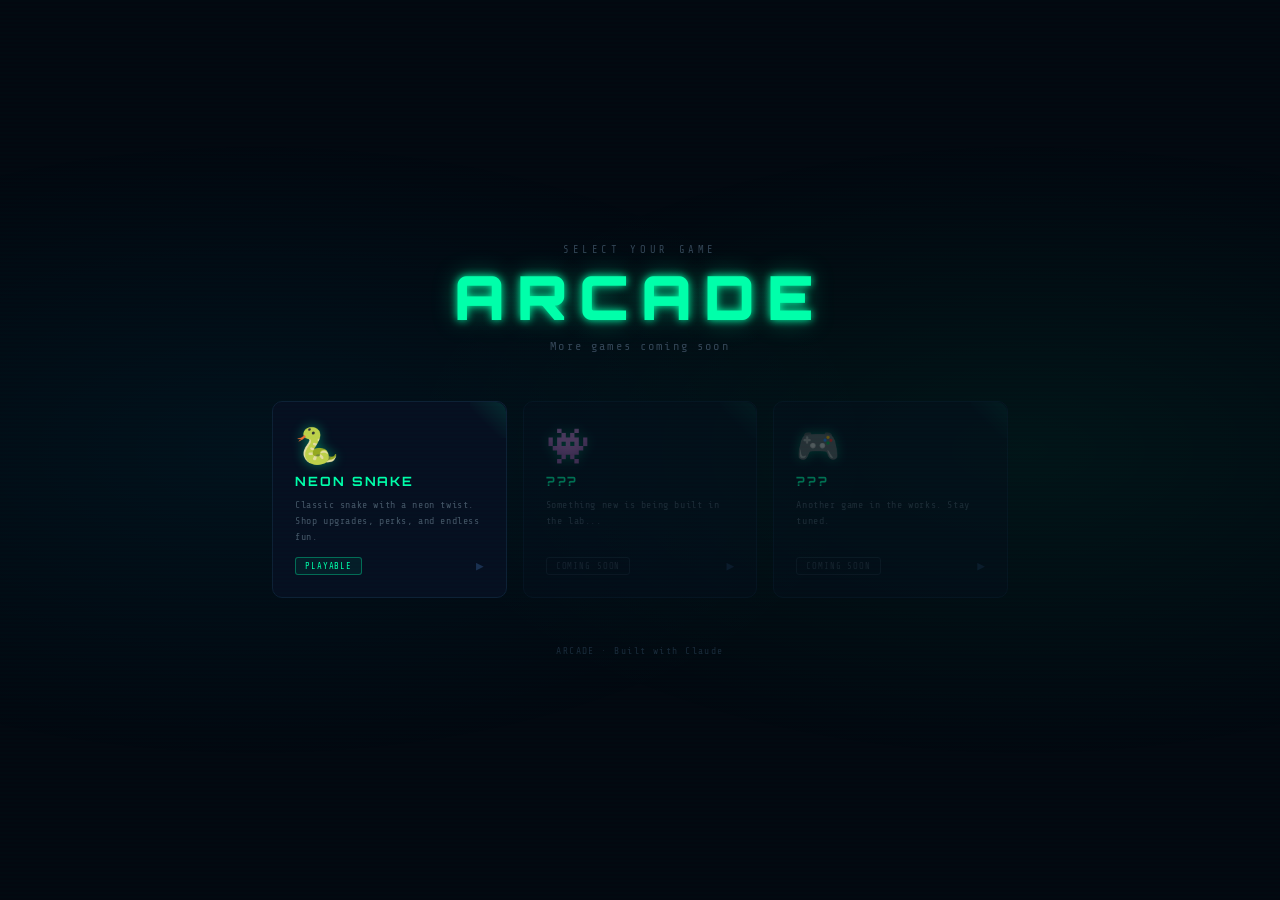
==== index.html @ afb8c553 "Mobile optimization: responsive canvas, safe-area, touch-friendly UI, back button" ====
<!DOCTYPE html>
<html lang="en">
<head>
<meta charset="UTF-8">
<meta name="viewport" content="width=device-width, initial-scale=1.0, viewport-fit=cover">
<meta name="theme-color" content="#030810">
<title>ARCADE</title>
<style>
@import url('https://fonts.googleapis.com/css2?family=Orbitron:wght@400;700;900&family=Share+Tech+Mono&display=swap');
:root{--bg:#030810;--snake:#00ffaa;--accent:#00c8ff;--glow-g:0 0 8px #00ffaa,0 0 24px #00ffaa66;}
*{margin:0;padding:0;box-sizing:border-box;-webkit-tap-highlight-color:transparent;}
html,body{height:100%;}
body{background:var(--bg);min-height:100vh;min-height:100dvh;font-family:'Share Tech Mono',monospace;
  color:#7799aa;display:flex;flex-direction:column;align-items:center;justify-content:center;
  overflow-y:auto;overscroll-behavior:none;user-select:none;
  padding:env(safe-area-inset-top,0) env(safe-area-inset-right,0) env(safe-area-inset-bottom,0) env(safe-area-inset-left,0);}
body::before{content:'';position:fixed;inset:0;pointer-events:none;z-index:100;
  background:repeating-linear-gradient(0deg,transparent,transparent 2px,rgba(0,255,170,.012) 2px,rgba(0,255,170,.012) 4px);}
body::after{content:'';position:fixed;inset:0;pointer-events:none;z-index:0;
  background:radial-gradient(ellipse 70% 50% at 20% 50%,rgba(0,200,255,.05) 0%,transparent 70%),
             radial-gradient(ellipse 70% 50% at 80% 50%,rgba(0,255,170,.05) 0%,transparent 70%);}
.container{position:relative;z-index:1;display:flex;flex-direction:column;align-items:center;
  gap:clamp(20px,5vw,48px);padding:clamp(24px,6vw,48px) clamp(16px,5vw,32px);width:100%;max-width:800px;}
.header{text-align:center;}
.header .tag{font-size:clamp(.55rem,2vw,.65rem);letter-spacing:.35em;color:#334455;margin-bottom:8px;}
.header h1{font-family:'Orbitron',sans-serif;font-weight:900;font-size:clamp(2rem,10vw,3.8rem);
  letter-spacing:.2em;color:var(--snake);text-shadow:var(--glow-g);animation:flicker 4s ease-in-out infinite;line-height:1.1;}
@keyframes flicker{0%,90%,100%{opacity:1}92%{opacity:.85}94%{opacity:1}96%{opacity:.75}98%{opacity:1}}
.header .sub{margin-top:8px;font-size:clamp(.6rem,2.5vw,.75rem);letter-spacing:.18em;color:#334455;}
.game-grid{display:grid;grid-template-columns:repeat(auto-fill,minmax(min(100%,200px),1fr));
  gap:clamp(10px,3vw,16px);width:100%;}
.game-card{position:relative;background:#060f20;border:1px solid #0e2035;border-radius:10px;
  padding:clamp(16px,4vw,28px) clamp(14px,3vw,22px) clamp(14px,3vw,22px);
  display:flex;flex-direction:column;align-items:flex-start;gap:8px;cursor:pointer;
  text-decoration:none;color:inherit;transition:border-color .2s,transform .15s,box-shadow .2s;
  overflow:hidden;min-height:120px;}
.game-card::before{content:'';position:absolute;inset:0;border-radius:inherit;
  background:linear-gradient(135deg,rgba(0,255,170,.04) 0%,transparent 60%);opacity:0;transition:opacity .2s;}
.game-card::after{content:'';position:absolute;top:0;right:0;width:36px;height:36px;
  background:linear-gradient(225deg,rgba(0,255,170,.12) 0%,transparent 60%);border-radius:0 10px 0 0;}
@media(hover:hover){
  .game-card:hover{border-color:var(--snake);transform:translateY(-3px);
    box-shadow:0 8px 32px rgba(0,255,170,.12),0 0 0 1px rgba(0,255,170,.15);}
  .game-card:hover::before{opacity:1;}
  .game-card:hover .card-arrow{color:var(--snake);transform:translateX(4px);}
}
.game-card:active:not(.coming-soon){transform:scale(.97);border-color:var(--snake);box-shadow:0 4px 20px rgba(0,255,170,.15);}
.card-icon{font-size:clamp(1.8rem,5vw,2.2rem);line-height:1;filter:drop-shadow(0 0 6px rgba(0,255,170,.4));}
.card-name{font-family:'Orbitron',sans-serif;font-size:clamp(.7rem,2.5vw,.8rem);font-weight:700;letter-spacing:.15em;color:var(--snake);}
.card-desc{font-size:clamp(.58rem,2vw,.62rem);letter-spacing:.06em;color:#445566;line-height:1.6;flex:1;}
.card-footer{display:flex;align-items:center;justify-content:space-between;width:100%;margin-top:4px;}
.card-badge{font-size:clamp(.5rem,1.8vw,.55rem);letter-spacing:.1em;padding:3px 9px;border-radius:3px;border:1px solid;}
.badge-playable{color:var(--snake);border-color:rgba(0,255,170,.35);background:rgba(0,255,170,.06);}
.badge-soon{color:#334455;border-color:#1a2a3a;}
.card-arrow{font-size:.8rem;color:#1a3050;transition:color .2s,transform .2s;}
.game-card.coming-soon{opacity:.4;cursor:default;pointer-events:none;}
.footer{font-size:clamp(.52rem,2vw,.6rem);letter-spacing:.15em;color:#1a2a3a;text-align:center;}
</style>
</head>
<body>
<div class="container">
  <div class="header">
    <div class="tag">SELECT YOUR GAME</div>
    <h1>ARCADE</h1>
    <div class="sub">More games coming soon</div>
  </div>
  <div class="game-grid">
    <a class="game-card" href="snake-game.html">
      <div class="card-icon">🐍</div>
      <div class="card-name">NEON SNAKE</div>
      <div class="card-desc">Classic snake with a neon twist. Shop upgrades, perks, and endless fun.</div>
      <div class="card-footer">
        <span class="card-badge badge-playable">PLAYABLE</span>
        <span class="card-arrow">▶</span>
      </div>
    </a>
    <div class="game-card coming-soon">
      <div class="card-icon">👾</div>
      <div class="card-name">???</div>
      <div class="card-desc">Something new is being built in the lab...</div>
      <div class="card-footer">
        <span class="card-badge badge-soon">COMING SOON</span>
        <span class="card-arrow">▶</span>
      </div>
    </div>
    <div class="game-card coming-soon">
      <div class="card-icon">🎮</div>
      <div class="card-name">???</div>
      <div class="card-desc">Another game in the works. Stay tuned.</div>
      <div class="card-footer">
        <span class="card-badge badge-soon">COMING SOON</span>
        <span class="card-arrow">▶</span>
      </div>
    </div>
  </div>
  <div class="footer">ARCADE · Built with Claude</div>
</div>
</body>
</html>
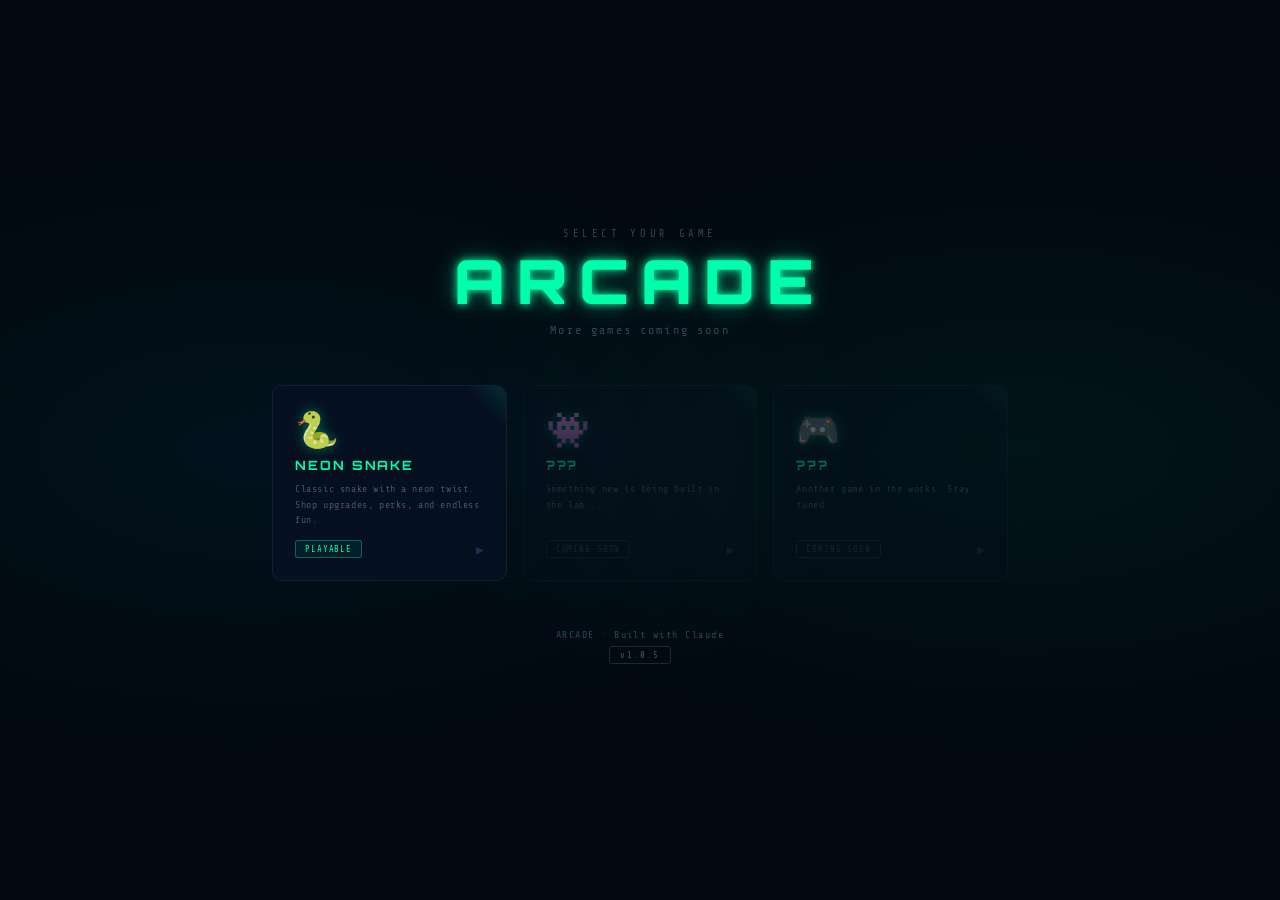
==== commit 133d2666: "Fix footer readability, clean up version tag styling (v1.0.5)" ====
--- a/index.html
+++ b/index.html
@@ -5,6 +5,9 @@
 <meta name="viewport" content="width=device-width, initial-scale=1.0, viewport-fit=cover">
 <meta name="theme-color" content="#030810">
 <title>ARCADE</title>
+<link rel="icon" type="image/x-icon" href="public/favicon-arcade.ico">
+<link rel="icon" type="image/svg+xml" href="public/favicon-arcade.svg">
+<link rel="apple-touch-icon" href="public/apple-touch-icon-arcade.png">
 <style>
 @import url('https://fonts.googleapis.com/css2?family=Orbitron:wght@400;700;900&family=Share+Tech+Mono&display=swap');
 :root{--bg:#030810;--snake:#00ffaa;--accent:#00c8ff;--glow-g:0 0 8px #00ffaa,0 0 24px #00ffaa66;}
@@ -54,7 +57,9 @@
 .badge-soon{color:#334455;border-color:#1a2a3a;}
 .card-arrow{font-size:.8rem;color:#1a3050;transition:color .2s,transform .2s;}
 .game-card.coming-soon{opacity:.4;cursor:default;pointer-events:none;}
-.footer{font-size:clamp(.52rem,2vw,.6rem);letter-spacing:.15em;color:#1a2a3a;text-align:center;}
+.footer{display:flex;flex-direction:column;align-items:center;gap:6px;padding-bottom:8px;}
+.footer-text{font-size:clamp(.55rem,2vw,.62rem);letter-spacing:.15em;color:#2e4455;text-align:center;}
+.footer-version{font-size:.55rem;letter-spacing:.18em;color:#445566;text-align:center;padding:3px 10px;border:1px solid #1a2a3a;border-radius:3px;}
 </style>
 </head>
 <body>
@@ -93,7 +98,10 @@
       </div>
     </div>
   </div>
-  <div class="footer">ARCADE · Built with Claude</div>
+  <div class="footer">
+    <span class="footer-text">ARCADE · Built with Claude</span>
+    <span class="footer-version">v1.0.5</span>
+  </div>
 </div>
 </body>
 </html>
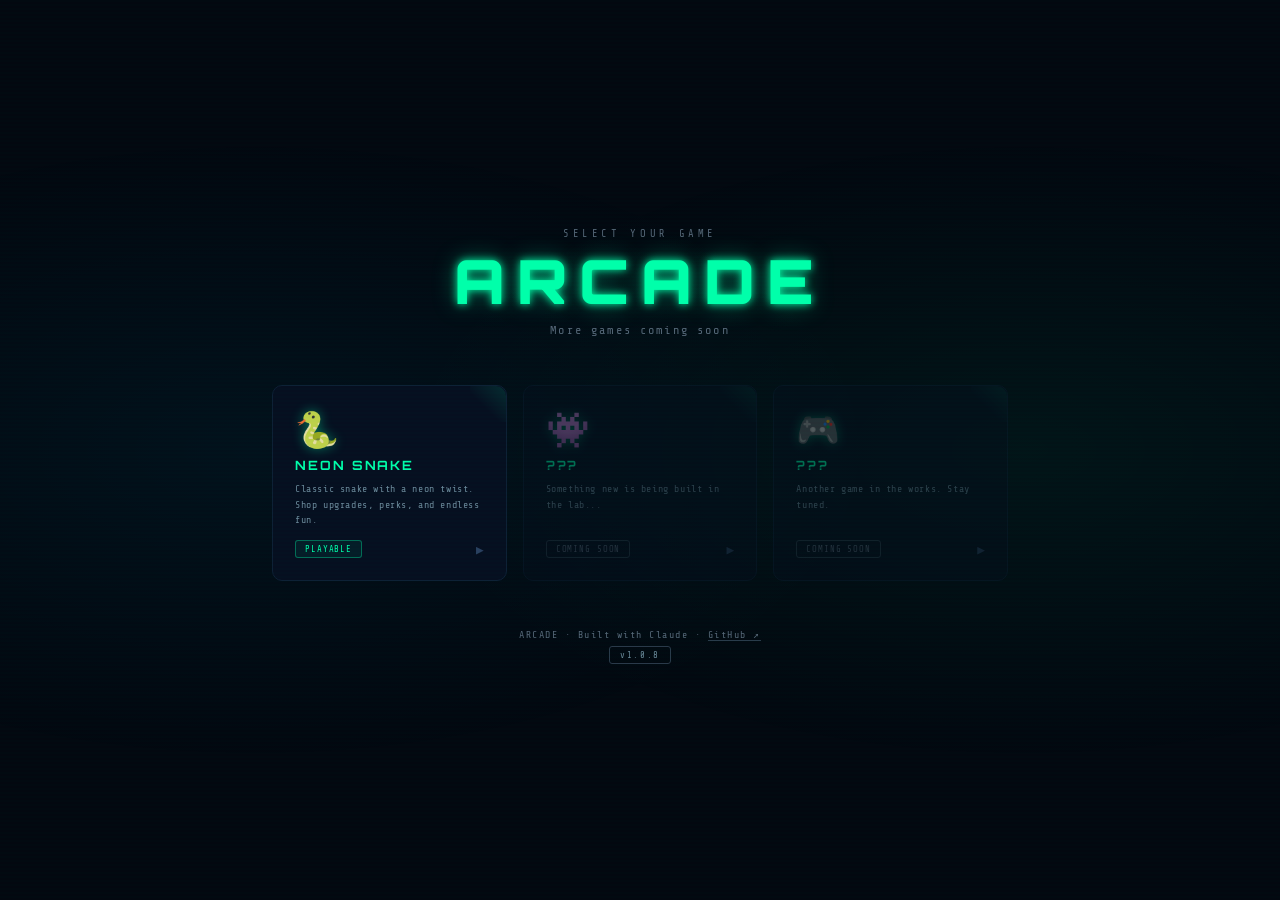
==== commit 972d0a8c: "v1.0.8: Add README, GitHub link in footer" ====
--- a/index.html
+++ b/index.html
@@ -14,7 +14,7 @@
 *{margin:0;padding:0;box-sizing:border-box;-webkit-tap-highlight-color:transparent;}
 html,body{height:100%;}
 body{background:var(--bg);min-height:100vh;min-height:100dvh;font-family:'Share Tech Mono',monospace;
-  color:#7799aa;display:flex;flex-direction:column;align-items:center;justify-content:center;
+  color:#8eaabb;display:flex;flex-direction:column;align-items:center;justify-content:center;
   overflow-y:auto;overscroll-behavior:none;user-select:none;
   padding:env(safe-area-inset-top,0) env(safe-area-inset-right,0) env(safe-area-inset-bottom,0) env(safe-area-inset-left,0);}
 body::before{content:'';position:fixed;inset:0;pointer-events:none;z-index:100;
@@ -25,11 +25,11 @@
 .container{position:relative;z-index:1;display:flex;flex-direction:column;align-items:center;
   gap:clamp(20px,5vw,48px);padding:clamp(24px,6vw,48px) clamp(16px,5vw,32px);width:100%;max-width:800px;}
 .header{text-align:center;}
-.header .tag{font-size:clamp(.55rem,2vw,.65rem);letter-spacing:.35em;color:#334455;margin-bottom:8px;}
+.header .tag{font-size:clamp(.55rem,2vw,.65rem);letter-spacing:.35em;color:#556677;margin-bottom:8px;}
 .header h1{font-family:'Orbitron',sans-serif;font-weight:900;font-size:clamp(2rem,10vw,3.8rem);
   letter-spacing:.2em;color:var(--snake);text-shadow:var(--glow-g);animation:flicker 4s ease-in-out infinite;line-height:1.1;}
 @keyframes flicker{0%,90%,100%{opacity:1}92%{opacity:.85}94%{opacity:1}96%{opacity:.75}98%{opacity:1}}
-.header .sub{margin-top:8px;font-size:clamp(.6rem,2.5vw,.75rem);letter-spacing:.18em;color:#334455;}
+.header .sub{margin-top:8px;font-size:clamp(.6rem,2.5vw,.75rem);letter-spacing:.18em;color:#556677;}
 .game-grid{display:grid;grid-template-columns:repeat(auto-fill,minmax(min(100%,200px),1fr));
   gap:clamp(10px,3vw,16px);width:100%;}
 .game-card{position:relative;background:#060f20;border:1px solid #0e2035;border-radius:10px;
@@ -50,16 +50,16 @@
 .game-card:active:not(.coming-soon){transform:scale(.97);border-color:var(--snake);box-shadow:0 4px 20px rgba(0,255,170,.15);}
 .card-icon{font-size:clamp(1.8rem,5vw,2.2rem);line-height:1;filter:drop-shadow(0 0 6px rgba(0,255,170,.4));}
 .card-name{font-family:'Orbitron',sans-serif;font-size:clamp(.7rem,2.5vw,.8rem);font-weight:700;letter-spacing:.15em;color:var(--snake);}
-.card-desc{font-size:clamp(.58rem,2vw,.62rem);letter-spacing:.06em;color:#445566;line-height:1.6;flex:1;}
+.card-desc{font-size:clamp(.58rem,2vw,.62rem);letter-spacing:.06em;color:#6a8899;line-height:1.6;flex:1;}
 .card-footer{display:flex;align-items:center;justify-content:space-between;width:100%;margin-top:4px;}
 .card-badge{font-size:clamp(.5rem,1.8vw,.55rem);letter-spacing:.1em;padding:3px 9px;border-radius:3px;border:1px solid;}
 .badge-playable{color:var(--snake);border-color:rgba(0,255,170,.35);background:rgba(0,255,170,.06);}
-.badge-soon{color:#334455;border-color:#1a2a3a;}
-.card-arrow{font-size:.8rem;color:#1a3050;transition:color .2s,transform .2s;}
+.badge-soon{color:#556677;border-color:#2a3a4a;}
+.card-arrow{font-size:.8rem;color:#2a4060;transition:color .2s,transform .2s;}
 .game-card.coming-soon{opacity:.4;cursor:default;pointer-events:none;}
 .footer{display:flex;flex-direction:column;align-items:center;gap:6px;padding-bottom:8px;}
-.footer-text{font-size:clamp(.55rem,2vw,.62rem);letter-spacing:.15em;color:#2e4455;text-align:center;}
-.footer-version{font-size:.55rem;letter-spacing:.18em;color:#445566;text-align:center;padding:3px 10px;border:1px solid #1a2a3a;border-radius:3px;}
+.footer-text{font-size:clamp(.55rem,2vw,.62rem);letter-spacing:.15em;color:#556677;text-align:center;}
+.footer-version{font-size:.55rem;letter-spacing:.18em;color:#6a8899;text-align:center;padding:3px 10px;border:1px solid #2a3a4a;border-radius:3px;}
 </style>
 </head>
 <body>
@@ -99,9 +99,15 @@
     </div>
   </div>
   <div class="footer">
-    <span class="footer-text">ARCADE · Built with Claude</span>
-    <span class="footer-version">v1.0.5</span>
+    <span class="footer-text">ARCADE · Built with Claude · <a href="https://github.com/KingIronMan2011/arcade-website" target="_blank" style="color:inherit;text-decoration:none;border-bottom:1px solid #2a3a4a;transition:color .2s;" onmouseover="this.style.color='#00ffaa'" onmouseout="this.style.color='inherit'">GitHub ↗</a></span>
+    <span class="footer-version" id="version">v—</span>
   </div>
+</div>
+<script>
+  fetch('version.json').then(r=>r.json()).then(d=>{
+    document.getElementById('version').textContent = 'v' + d.version;
+  });
+</script>
 </div>
 </body>
 </html>
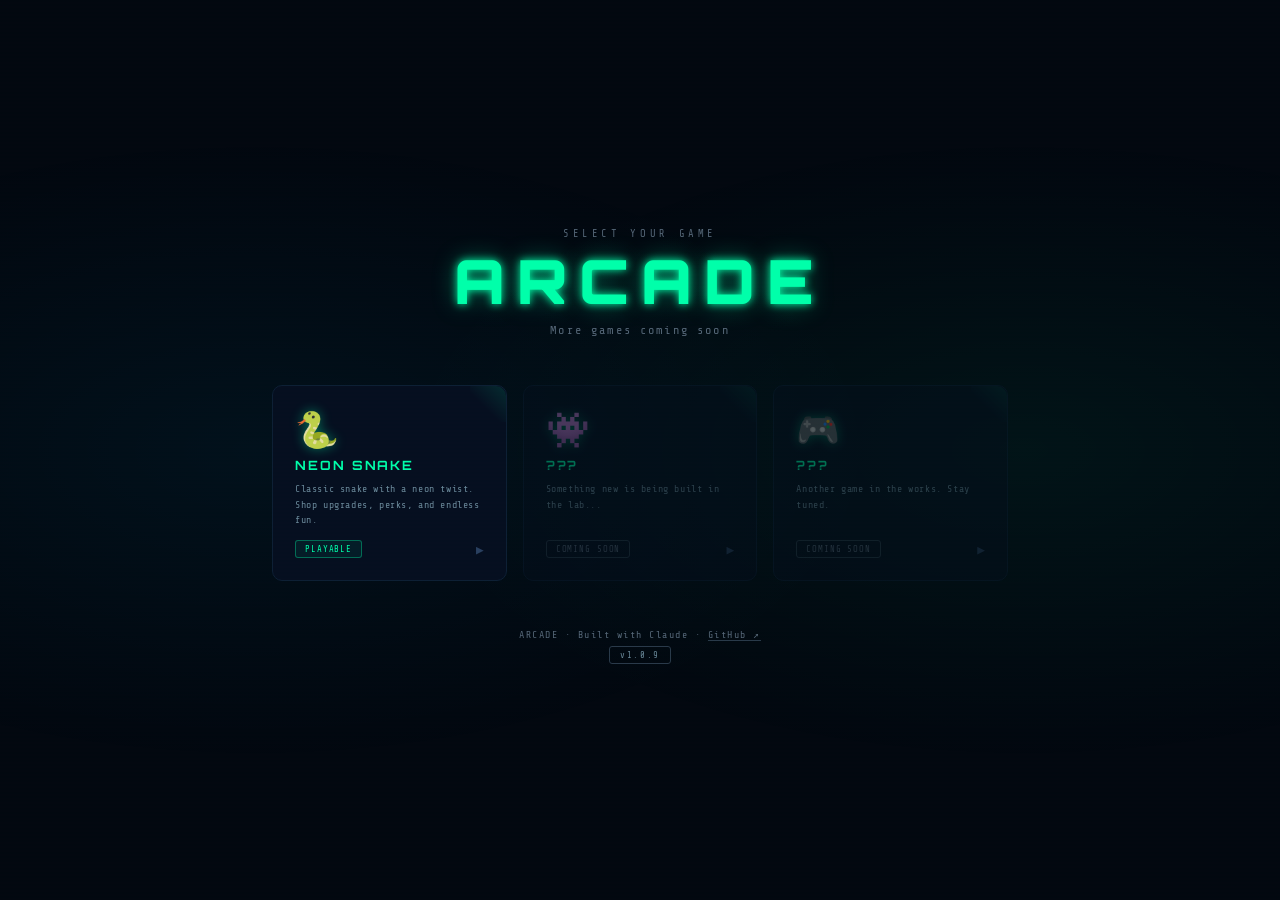
==== commit 0cbfeb9c: "v1.0.9: Reduce scanline overlay opacity" ====
--- a/index.html
+++ b/index.html
@@ -18,7 +18,7 @@
   overflow-y:auto;overscroll-behavior:none;user-select:none;
   padding:env(safe-area-inset-top,0) env(safe-area-inset-right,0) env(safe-area-inset-bottom,0) env(safe-area-inset-left,0);}
 body::before{content:'';position:fixed;inset:0;pointer-events:none;z-index:100;
-  background:repeating-linear-gradient(0deg,transparent,transparent 2px,rgba(0,255,170,.012) 2px,rgba(0,255,170,.012) 4px);}
+  background:repeating-linear-gradient(0deg,transparent,transparent 2px,rgba(0,255,170,.004) 2px,rgba(0,255,170,.004) 4px);}
 body::after{content:'';position:fixed;inset:0;pointer-events:none;z-index:0;
   background:radial-gradient(ellipse 70% 50% at 20% 50%,rgba(0,200,255,.05) 0%,transparent 70%),
              radial-gradient(ellipse 70% 50% at 80% 50%,rgba(0,255,170,.05) 0%,transparent 70%);}
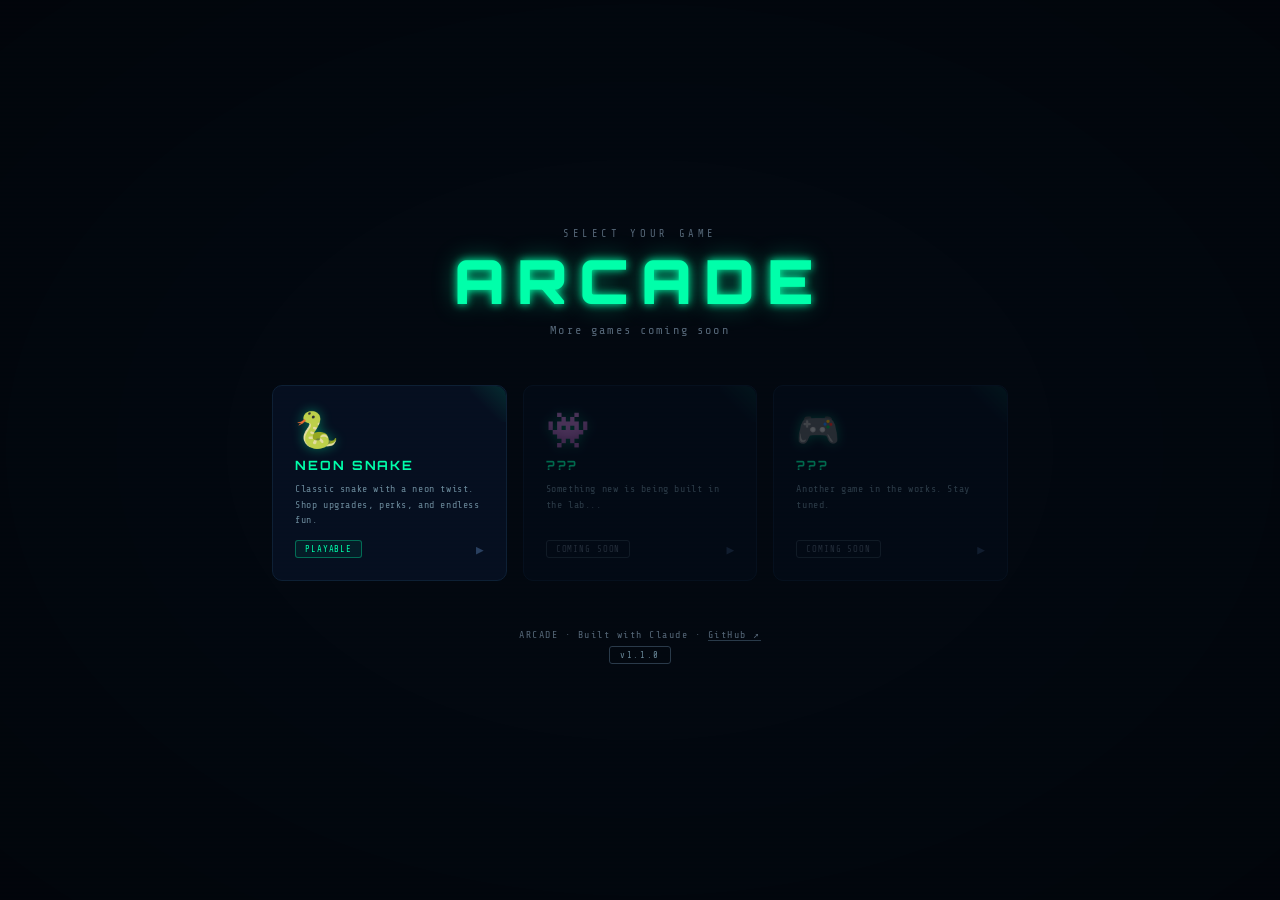
==== commit 04475159: "v1.1.0: Replace overlapping radial gradients with subtle vignette" ====
--- a/index.html
+++ b/index.html
@@ -20,8 +20,7 @@
 body::before{content:'';position:fixed;inset:0;pointer-events:none;z-index:100;
   background:repeating-linear-gradient(0deg,transparent,transparent 2px,rgba(0,255,170,.004) 2px,rgba(0,255,170,.004) 4px);}
 body::after{content:'';position:fixed;inset:0;pointer-events:none;z-index:0;
-  background:radial-gradient(ellipse 70% 50% at 20% 50%,rgba(0,200,255,.05) 0%,transparent 70%),
-             radial-gradient(ellipse 70% 50% at 80% 50%,rgba(0,255,170,.05) 0%,transparent 70%);}
+  background:radial-gradient(ellipse 80% 80% at 50% 50%,transparent 40%,rgba(0,0,0,.35) 100%);}
 .container{position:relative;z-index:1;display:flex;flex-direction:column;align-items:center;
   gap:clamp(20px,5vw,48px);padding:clamp(24px,6vw,48px) clamp(16px,5vw,32px);width:100%;max-width:800px;}
 .header{text-align:center;}
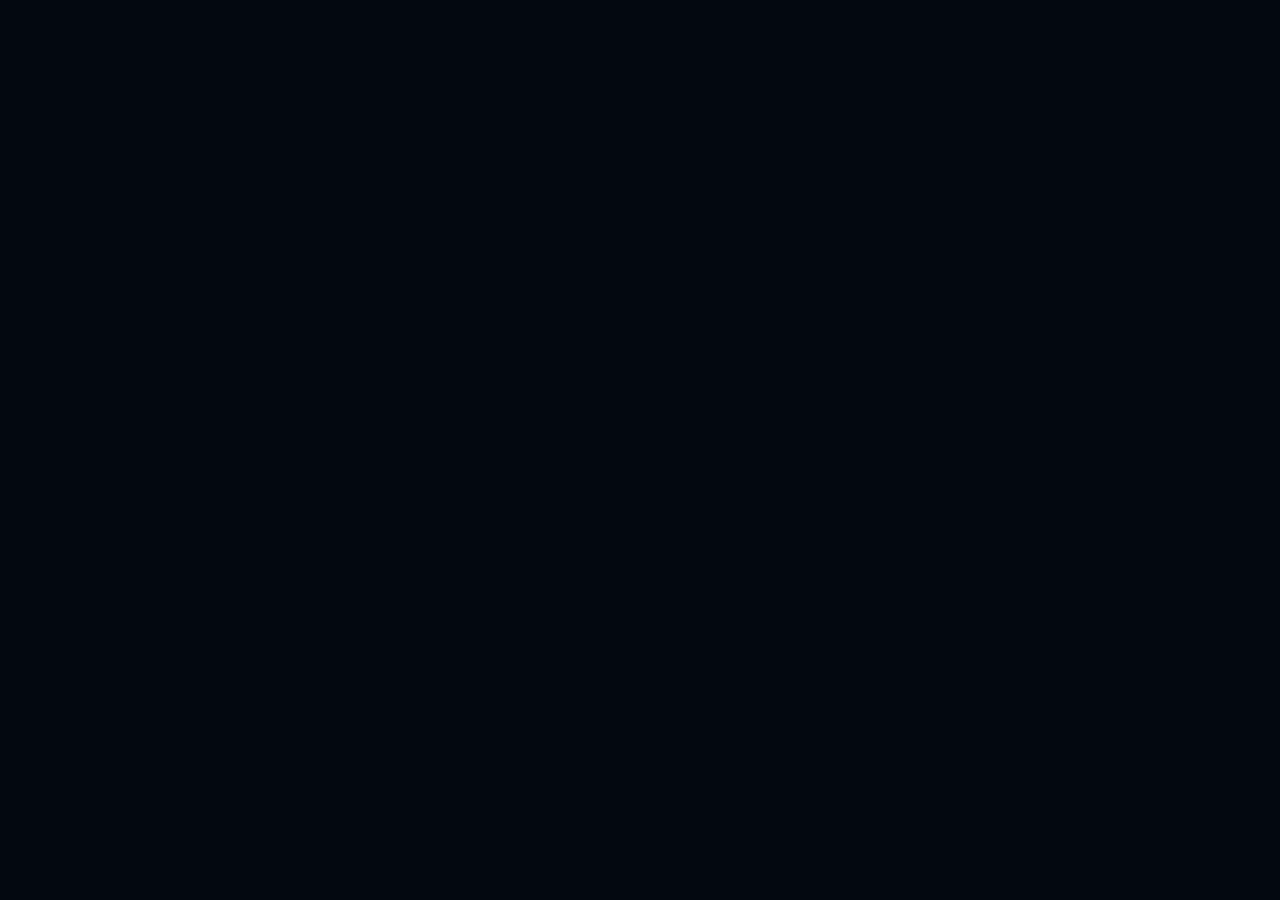
==== commit 26f1d5ab: "fix: add ErrorBoundary, dark bg fallback, robust useEffect - ErrorBoundary: catches silent React cra" ====
--- a/index.html
+++ b/index.html
@@ -1,112 +1,34 @@
 <!DOCTYPE html>
 <html lang="en">
-<head>
-<meta charset="UTF-8">
-<meta name="viewport" content="width=device-width, initial-scale=1.0, viewport-fit=cover">
-<meta name="theme-color" content="#030810">
-<title>ARCADE</title>
-<link rel="icon" type="image/x-icon" href="public/favicon-arcade.ico">
-<link rel="icon" type="image/svg+xml" href="public/favicon-arcade.svg">
-<link rel="apple-touch-icon" href="public/apple-touch-icon-arcade.png">
-<style>
-@import url('https://fonts.googleapis.com/css2?family=Orbitron:wght@400;700;900&family=Share+Tech+Mono&display=swap');
-:root{--bg:#030810;--snake:#00ffaa;--accent:#00c8ff;--glow-g:0 0 8px #00ffaa,0 0 24px #00ffaa66;}
-*{margin:0;padding:0;box-sizing:border-box;-webkit-tap-highlight-color:transparent;}
-html,body{height:100%;}
-body{background:var(--bg);min-height:100vh;min-height:100dvh;font-family:'Share Tech Mono',monospace;
-  color:#8eaabb;display:flex;flex-direction:column;align-items:center;justify-content:center;
-  overflow-y:auto;overscroll-behavior:none;user-select:none;
-  padding:env(safe-area-inset-top,0) env(safe-area-inset-right,0) env(safe-area-inset-bottom,0) env(safe-area-inset-left,0);}
-body::before{content:'';position:fixed;inset:0;pointer-events:none;z-index:100;
-  background:repeating-linear-gradient(0deg,transparent,transparent 2px,rgba(0,255,170,.004) 2px,rgba(0,255,170,.004) 4px);}
-body::after{content:'';position:fixed;inset:0;pointer-events:none;z-index:0;
-  background:radial-gradient(ellipse 80% 80% at 50% 50%,transparent 40%,rgba(0,0,0,.35) 100%);}
-.container{position:relative;z-index:1;display:flex;flex-direction:column;align-items:center;
-  gap:clamp(20px,5vw,48px);padding:clamp(24px,6vw,48px) clamp(16px,5vw,32px);width:100%;max-width:800px;}
-.header{text-align:center;}
-.header .tag{font-size:clamp(.55rem,2vw,.65rem);letter-spacing:.35em;color:#556677;margin-bottom:8px;}
-.header h1{font-family:'Orbitron',sans-serif;font-weight:900;font-size:clamp(2rem,10vw,3.8rem);
-  letter-spacing:.2em;color:var(--snake);text-shadow:var(--glow-g);animation:flicker 4s ease-in-out infinite;line-height:1.1;}
-@keyframes flicker{0%,90%,100%{opacity:1}92%{opacity:.85}94%{opacity:1}96%{opacity:.75}98%{opacity:1}}
-.header .sub{margin-top:8px;font-size:clamp(.6rem,2.5vw,.75rem);letter-spacing:.18em;color:#556677;}
-.game-grid{display:grid;grid-template-columns:repeat(auto-fill,minmax(min(100%,200px),1fr));
-  gap:clamp(10px,3vw,16px);width:100%;}
-.game-card{position:relative;background:#060f20;border:1px solid #0e2035;border-radius:10px;
-  padding:clamp(16px,4vw,28px) clamp(14px,3vw,22px) clamp(14px,3vw,22px);
-  display:flex;flex-direction:column;align-items:flex-start;gap:8px;cursor:pointer;
-  text-decoration:none;color:inherit;transition:border-color .2s,transform .15s,box-shadow .2s;
-  overflow:hidden;min-height:120px;}
-.game-card::before{content:'';position:absolute;inset:0;border-radius:inherit;
-  background:linear-gradient(135deg,rgba(0,255,170,.04) 0%,transparent 60%);opacity:0;transition:opacity .2s;}
-.game-card::after{content:'';position:absolute;top:0;right:0;width:36px;height:36px;
-  background:linear-gradient(225deg,rgba(0,255,170,.12) 0%,transparent 60%);border-radius:0 10px 0 0;}
-@media(hover:hover){
-  .game-card:hover{border-color:var(--snake);transform:translateY(-3px);
-    box-shadow:0 8px 32px rgba(0,255,170,.12),0 0 0 1px rgba(0,255,170,.15);}
-  .game-card:hover::before{opacity:1;}
-  .game-card:hover .card-arrow{color:var(--snake);transform:translateX(4px);}
-}
-.game-card:active:not(.coming-soon){transform:scale(.97);border-color:var(--snake);box-shadow:0 4px 20px rgba(0,255,170,.15);}
-.card-icon{font-size:clamp(1.8rem,5vw,2.2rem);line-height:1;filter:drop-shadow(0 0 6px rgba(0,255,170,.4));}
-.card-name{font-family:'Orbitron',sans-serif;font-size:clamp(.7rem,2.5vw,.8rem);font-weight:700;letter-spacing:.15em;color:var(--snake);}
-.card-desc{font-size:clamp(.58rem,2vw,.62rem);letter-spacing:.06em;color:#6a8899;line-height:1.6;flex:1;}
-.card-footer{display:flex;align-items:center;justify-content:space-between;width:100%;margin-top:4px;}
-.card-badge{font-size:clamp(.5rem,1.8vw,.55rem);letter-spacing:.1em;padding:3px 9px;border-radius:3px;border:1px solid;}
-.badge-playable{color:var(--snake);border-color:rgba(0,255,170,.35);background:rgba(0,255,170,.06);}
-.badge-soon{color:#556677;border-color:#2a3a4a;}
-.card-arrow{font-size:.8rem;color:#2a4060;transition:color .2s,transform .2s;}
-.game-card.coming-soon{opacity:.4;cursor:default;pointer-events:none;}
-.footer{display:flex;flex-direction:column;align-items:center;gap:6px;padding-bottom:8px;}
-.footer-text{font-size:clamp(.55rem,2vw,.62rem);letter-spacing:.15em;color:#556677;text-align:center;}
-.footer-version{font-size:.55rem;letter-spacing:.18em;color:#6a8899;text-align:center;padding:3px 10px;border:1px solid #2a3a4a;border-radius:3px;}
-</style>
-</head>
-<body>
-<div class="container">
-  <div class="header">
-    <div class="tag">SELECT YOUR GAME</div>
-    <h1>ARCADE</h1>
-    <div class="sub">More games coming soon</div>
-  </div>
-  <div class="game-grid">
-    <a class="game-card" href="snake-game.html">
-      <div class="card-icon">🐍</div>
-      <div class="card-name">NEON SNAKE</div>
-      <div class="card-desc">Classic snake with a neon twist. Shop upgrades, perks, and endless fun.</div>
-      <div class="card-footer">
-        <span class="card-badge badge-playable">PLAYABLE</span>
-        <span class="card-arrow">▶</span>
-      </div>
-    </a>
-    <div class="game-card coming-soon">
-      <div class="card-icon">👾</div>
-      <div class="card-name">???</div>
-      <div class="card-desc">Something new is being built in the lab...</div>
-      <div class="card-footer">
-        <span class="card-badge badge-soon">COMING SOON</span>
-        <span class="card-arrow">▶</span>
-      </div>
-    </div>
-    <div class="game-card coming-soon">
-      <div class="card-icon">🎮</div>
-      <div class="card-name">???</div>
-      <div class="card-desc">Another game in the works. Stay tuned.</div>
-      <div class="card-footer">
-        <span class="card-badge badge-soon">COMING SOON</span>
-        <span class="card-arrow">▶</span>
-      </div>
-    </div>
-  </div>
-  <div class="footer">
-    <span class="footer-text">ARCADE · Built with Claude · <a href="https://github.com/KingIronMan2011/arcade-website" target="_blank" style="color:inherit;text-decoration:none;border-bottom:1px solid #2a3a4a;transition:color .2s;" onmouseover="this.style.color='#00ffaa'" onmouseout="this.style.color='inherit'">GitHub ↗</a></span>
-    <span class="footer-version" id="version">v—</span>
-  </div>
-</div>
-<script>
-  fetch('version.json').then(r=>r.json()).then(d=>{
-    document.getElementById('version').textContent = 'v' + d.version;
-  });
-</script>
-</div>
-</body>
+  <head>
+    <meta charset="UTF-8" />
+    <meta name="viewport" content="width=device-width, initial-scale=1.0, viewport-fit=cover" />
+    <meta name="theme-color" content="#030810" />
+    <link rel="icon" type="image/x-icon" href="/arcade-website/favicon-arcade.ico" />
+    <link rel="icon" type="image/svg+xml" href="/arcade-website/favicon-arcade.svg" />
+    <link rel="apple-touch-icon" href="/arcade-website/apple-touch-icon-arcade.png" />
+    <!-- Fonts preloaded as link tag so CSS @import can't block rendering -->
+    <link rel="preconnect" href="https://fonts.googleapis.com" />
+    <link rel="preconnect" href="https://fonts.gstatic.com" crossorigin />
+    <link href="https://fonts.googleapis.com/css2?family=Orbitron:wght@400;700;900&family=Share+Tech+Mono&display=swap" rel="stylesheet" />
+    <!-- Hard-code dark background so it shows immediately even before CSS bundle loads -->
+    <style>html,body{background:#030810;color:#8eaabb}</style>
+    <title>ARCADE</title>
+    <script>
+      // Restore path after GitHub Pages 404 redirect
+      (function() {
+        var redirect = sessionStorage.getItem('spa-redirect');
+        if (redirect) {
+          sessionStorage.removeItem('spa-redirect');
+          var url = new URL(redirect);
+          var path = url.pathname + url.search + url.hash;
+          window.history.replaceState(null, '', path);
+        }
+      })();
+    </script>
+  </head>
+  <body>
+    <div id="root"></div>
+    <script type="module" src="/src/main.tsx"></script>
+  </body>
 </html>
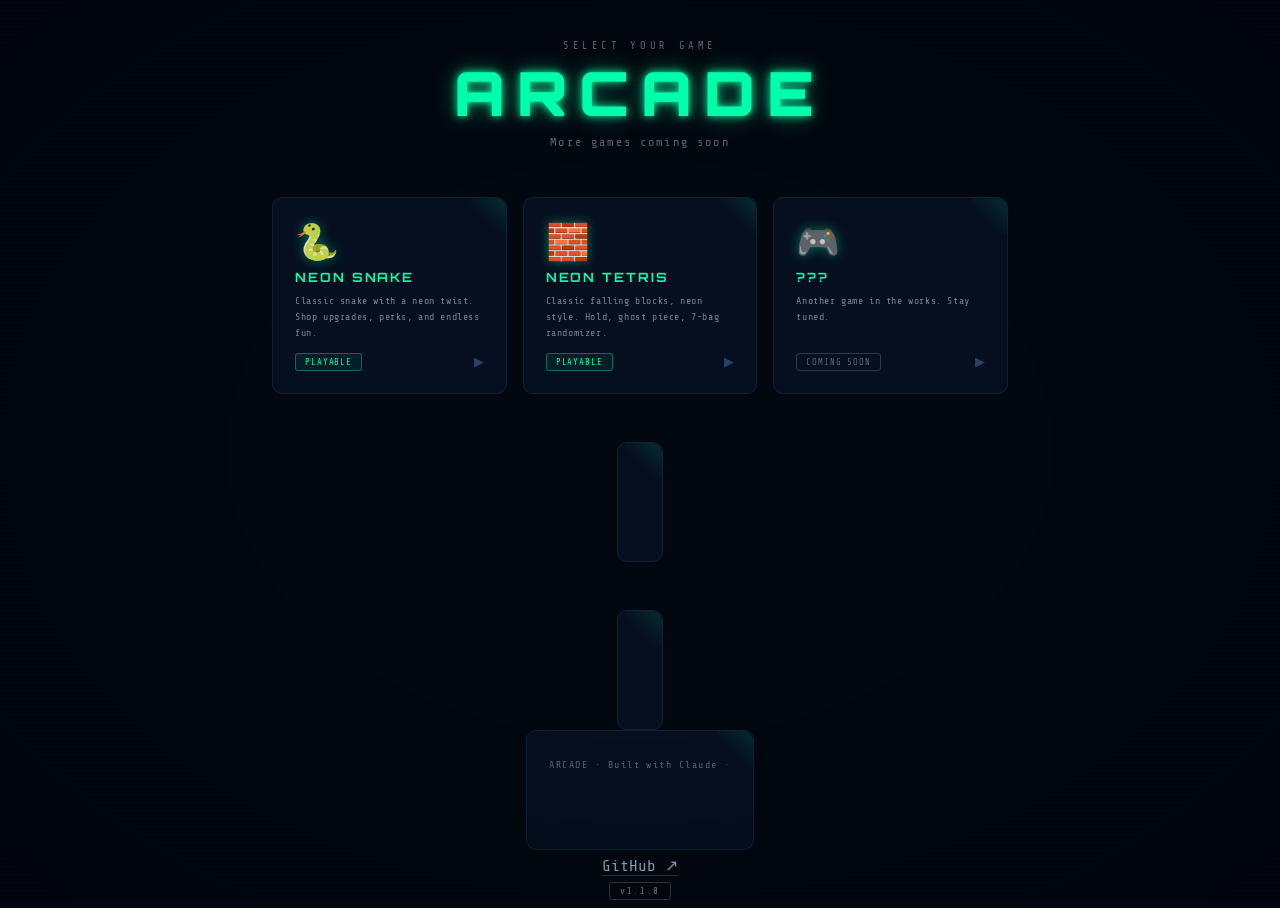
==== commit d37f9dab: "Add link to hacker.html in game card" ====
--- a/index.html
+++ b/index.html
@@ -1,34 +1,114 @@
 <!DOCTYPE html>
 <html lang="en">
-  <head>
-    <meta charset="UTF-8" />
-    <meta name="viewport" content="width=device-width, initial-scale=1.0, viewport-fit=cover" />
-    <meta name="theme-color" content="#030810" />
-    <link rel="icon" type="image/x-icon" href="/arcade-website/favicon-arcade.ico" />
-    <link rel="icon" type="image/svg+xml" href="/arcade-website/favicon-arcade.svg" />
-    <link rel="apple-touch-icon" href="/arcade-website/apple-touch-icon-arcade.png" />
-    <!-- Fonts preloaded as link tag so CSS @import can't block rendering -->
-    <link rel="preconnect" href="https://fonts.googleapis.com" />
-    <link rel="preconnect" href="https://fonts.gstatic.com" crossorigin />
-    <link href="https://fonts.googleapis.com/css2?family=Orbitron:wght@400;700;900&family=Share+Tech+Mono&display=swap" rel="stylesheet" />
-    <!-- Hard-code dark background so it shows immediately even before CSS bundle loads -->
-    <style>html,body{background:#030810;color:#8eaabb}</style>
-    <title>ARCADE</title>
-    <script>
-      // Restore path after GitHub Pages 404 redirect
-      (function() {
-        var redirect = sessionStorage.getItem('spa-redirect');
-        if (redirect) {
-          sessionStorage.removeItem('spa-redirect');
-          var url = new URL(redirect);
-          var path = url.pathname + url.search + url.hash;
-          window.history.replaceState(null, '', path);
-        }
-      })();
-    </script>
-  </head>
-  <body>
-    <div id="root"></div>
-    <script type="module" src="/src/main.tsx"></script>
-  </body>
+<head>
+<meta charset="UTF-8">
+<meta name="viewport" content="width=device-width, initial-scale=1.0, viewport-fit=cover">
+<meta name="theme-color" content="#030810">
+<title>ARCADE</title>
+<link rel="icon" type="image/x-icon" href="public/favicon-arcade.ico">
+<link rel="icon" type="image/svg+xml" href="public/favicon-arcade.svg">
+<link rel="apple-touch-icon" href="public/apple-touch-icon-arcade.png">
+<style>
+@import url('https://fonts.googleapis.com/css2?family=Orbitron:wght@400;700;900&family=Share+Tech+Mono&display=swap');
+:root{--bg:#030810;--snake:#00ffaa;--accent:#00c8ff;--glow-g:0 0 8px #00ffaa,0 0 24px #00ffaa66;}
+*{margin:0;padding:0;box-sizing:border-box;-webkit-tap-highlight-color:transparent;}
+html,body{height:100%;}
+body{background:var(--bg);min-height:100vh;min-height:100dvh;font-family:'Share Tech Mono',monospace;
+  color:#8eaabb;display:flex;flex-direction:column;align-items:center;justify-content:center;
+  overflow-y:auto;overscroll-behavior:none;user-select:none;
+  padding:env(safe-area-inset-top,0) env(safe-area-inset-right,0) env(safe-area-inset-bottom,0) env(safe-area-inset-left,0);}
+body::before{content:'';position:fixed;inset:0;pointer-events:none;z-index:100;
+  background:repeating-linear-gradient(0deg,transparent,transparent 2px,rgba(0,255,170,.004) 2px,rgba(0,255,170,.004) 4px);}
+body::after{content:'';position:fixed;inset:0;pointer-events:none;z-index:0;
+  background:radial-gradient(ellipse 80% 80% at 50% 50%,transparent 40%,rgba(0,0,0,.35) 100%);}
+.container{position:relative;z-index:1;display:flex;flex-direction:column;align-items:center;
+  gap:clamp(20px,5vw,48px);padding:clamp(24px,6vw,48px) clamp(16px,5vw,32px);width:100%;max-width:800px;}
+.header{text-align:center;}
+.header .tag{font-size:clamp(.55rem,2vw,.65rem);letter-spacing:.35em;color:#556677;margin-bottom:8px;}
+.header h1{font-family:'Orbitron',sans-serif;font-weight:900;font-size:clamp(2rem,10vw,3.8rem);
+  letter-spacing:.2em;color:var(--snake);text-shadow:var(--glow-g);animation:flicker 4s ease-in-out infinite;line-height:1.1;}
+@keyframes flicker{0%,90%,100%{opacity:1}92%{opacity:.85}94%{opacity:1}96%{opacity:.75}98%{opacity:1}}
+.header .sub{margin-top:8px;font-size:clamp(.6rem,2.5vw,.75rem);letter-spacing:.18em;color:#556677;}
+.game-grid{display:grid;grid-template-columns:repeat(auto-fill,minmax(min(100%,200px),1fr));
+  gap:clamp(10px,3vw,16px);width:100%;}
+.game-card{position:relative;background:#060f20;border:1px solid #0e2035;border-radius:10px;
+  padding:clamp(16px,4vw,28px) clamp(14px,3vw,22px) clamp(14px,3vw,22px);
+  display:flex;flex-direction:column;align-items:flex-start;gap:8px;cursor:pointer;
+  text-decoration:none;color:inherit;transition:border-color .2s,transform .15s,box-shadow .2s;
+  overflow:hidden;min-height:120px;}
+.game-card::before{content:'';position:absolute;inset:0;border-radius:inherit;
+  background:linear-gradient(135deg,rgba(0,255,170,.04) 0%,transparent 60%);opacity:0;transition:opacity .2s;}
+.game-card::after{content:'';position:absolute;top:0;right:0;width:36px;height:36px;
+  background:linear-gradient(225deg,rgba(0,255,170,.12) 0%,transparent 60%);border-radius:0 10px 0 0;}
+@media(hover:hover){
+  .game-card:hover{border-color:var(--snake);transform:translateY(-3px);
+    box-shadow:0 8px 32px rgba(0,255,170,.12),0 0 0 1px rgba(0,255,170,.15);}
+  .game-card:hover::before{opacity:1;}
+  .game-card:hover .card-arrow{color:var(--snake);transform:translateX(4px);}
+}
+.game-card:active:not(.coming-soon){transform:scale(.97);border-color:var(--snake);box-shadow:0 4px 20px rgba(0,255,170,.15);}
+.card-icon{font-size:clamp(1.8rem,5vw,2.2rem);line-height:1;filter:drop-shadow(0 0 6px rgba(0,255,170,.4));}
+.card-name{font-family:'Orbitron',sans-serif;font-size:clamp(.7rem,2.5vw,.8rem);font-weight:700;letter-spacing:.15em;color:var(--snake);}
+.card-desc{font-size:clamp(.58rem,2vw,.62rem);letter-spacing:.06em;color:#6a8899;line-height:1.6;flex:1;}
+.card-footer{display:flex;align-items:center;justify-content:space-between;width:100%;margin-top:4px;}
+.card-badge{font-size:clamp(.5rem,1.8vw,.55rem);letter-spacing:.1em;padding:3px 9px;border-radius:3px;border:1px solid;}
+.badge-playable{color:var(--snake);border-color:rgba(0,255,170,.35);background:rgba(0,255,170,.06);}
+.badge-soon{color:#556677;border-color:#2a3a4a;}
+.card-arrow{font-size:.8rem;color:#2a4060;transition:color .2s,transform .2s;}
+.game-card.coming-soon{opacity:.4;cursor:default;pointer-events:none;}
+.footer{display:flex;flex-direction:column;align-items:center;gap:6px;padding-bottom:8px;}
+.footer-text{font-size:clamp(.55rem,2vw,.62rem);letter-spacing:.15em;color:#556677;text-align:center;}
+.footer-version{font-size:.55rem;letter-spacing:.18em;color:#6a8899;text-align:center;padding:3px 10px;border:1px solid #2a3a4a;border-radius:3px;}
+</style>
+</head>
+<body>
+<div class="container">
+  <div class="header">
+    <div class="tag">SELECT YOUR GAME</div>
+    <h1>ARCADE</h1>
+    <div class="sub">More games coming soon</div>
+  </div>
+  <div class="game-grid">
+    <a class="game-card" href="snake.html">
+      <div class="card-icon">🐍</div>
+      <div class="card-name">NEON SNAKE</div>
+      <div class="card-desc">Classic snake with a neon twist. Shop upgrades, perks, and endless fun.</div>
+      <div class="card-footer">
+        <span class="card-badge badge-playable">PLAYABLE</span>
+        <span class="card-arrow">▶</span>
+      </div>
+    </a>
+    <a class="game-card" href="tetris.html">
+      <div class="card-icon">🧱</div>
+      <div class="card-name">NEON TETRIS</div>
+      <div class="card-desc">Classic falling blocks, neon style. Hold, ghost piece, 7-bag randomizer.</div>
+      <div class="card-footer">
+        <span class="card-badge badge-playable">PLAYABLE</span>
+        <span class="card-arrow">▶</span>
+      </div>
+    </a>
+    <a class="game-card" href="hacker.html>
+    </a>
+    <div class="game-card coming-soon">
+      <div class="card-icon">🎮</div>
+      <div class="card-name">???</div>
+      <div class="card-desc">Another game in the works. Stay tuned.</div>
+      <div class="card-footer">
+        <span class="card-badge badge-soon">COMING SOON</span>
+        <span class="card-arrow">▶</span>
+      </div>
+    </div>
+  </div>
+  <div class="footer">
+    <span class="footer-text">ARCADE · Built with Claude · <a href="https://github.com/KingIronMan2011/arcade-website" target="_blank" style="color:inherit;text-decoration:none;border-bottom:1px solid #2a3a4a;transition:color .2s;" onmouseover="this.style.color='#00ffaa'" onmouseout="this.style.color='inherit'">GitHub ↗</a></span>
+    <span class="footer-version" id="version">v—</span>
+  </div>
+</div>
+<script>
+  fetch('version.json').then(r=>r.json()).then(d=>{
+    document.getElementById('version').textContent = 'v' + d.version;
+  });
+</script>
+</div>
+</body>
 </html>
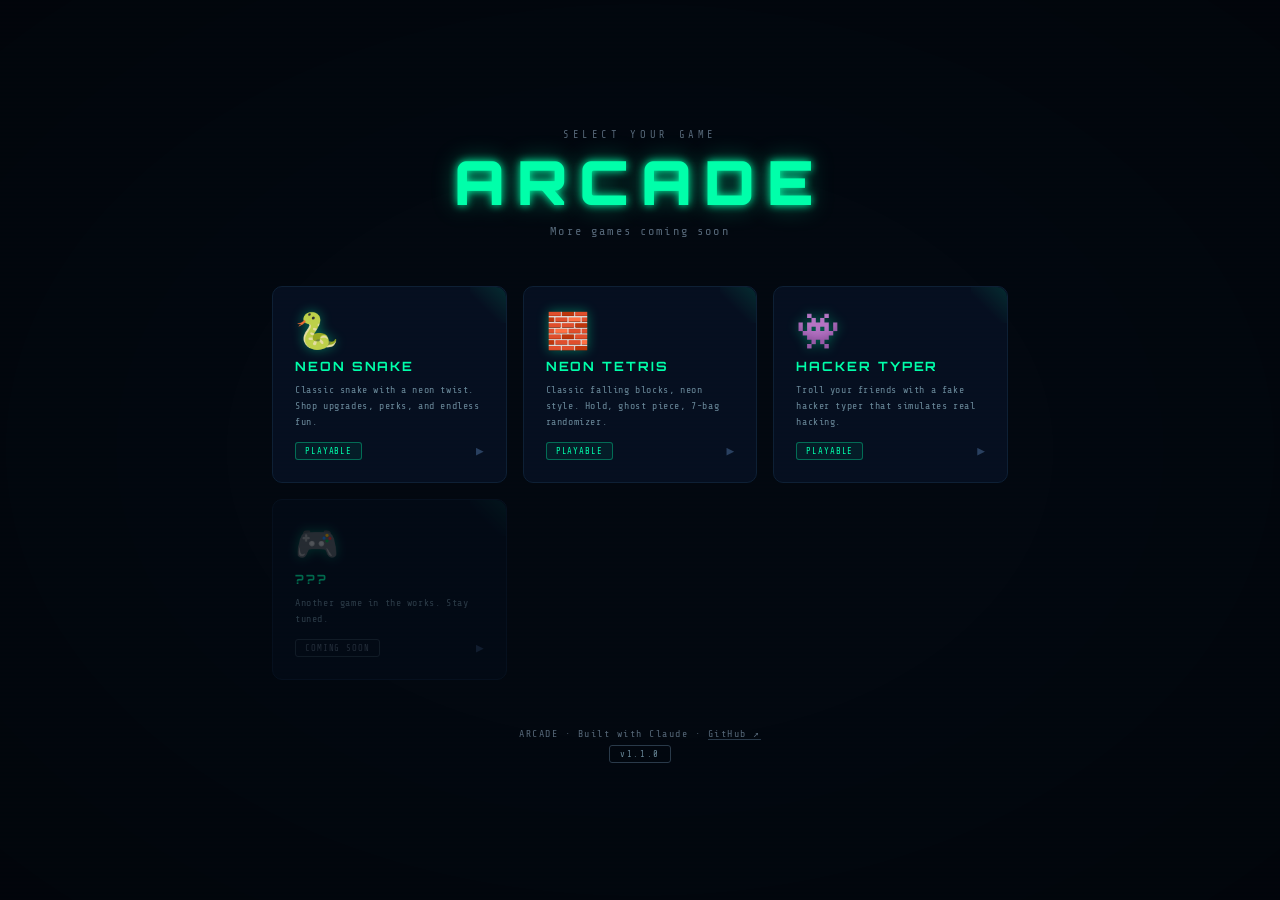
==== commit 36e6f0c4: "Fix HTML syntax for game card link" ====
--- a/index.html
+++ b/index.html
@@ -87,7 +87,14 @@
         <span class="card-arrow">▶</span>
       </div>
     </a>
-    <a class="game-card" href="hacker.html>
+    <a class="game-card" href="hacker.html">
+      <div class="card-icon">👾</div>
+      <div class="card-name">HACKER TYPER</div>
+      <div class="card-desc">Troll your friends with a fake hacker typer that simulates real hacking.</div>
+      <div class="card-footer">
+        <span class="card-badge badge-playable">PLAYABLE</span>
+        <span class="card-arrow">▶</span>
+      </div>
     </a>
     <div class="game-card coming-soon">
       <div class="card-icon">🎮</div>
